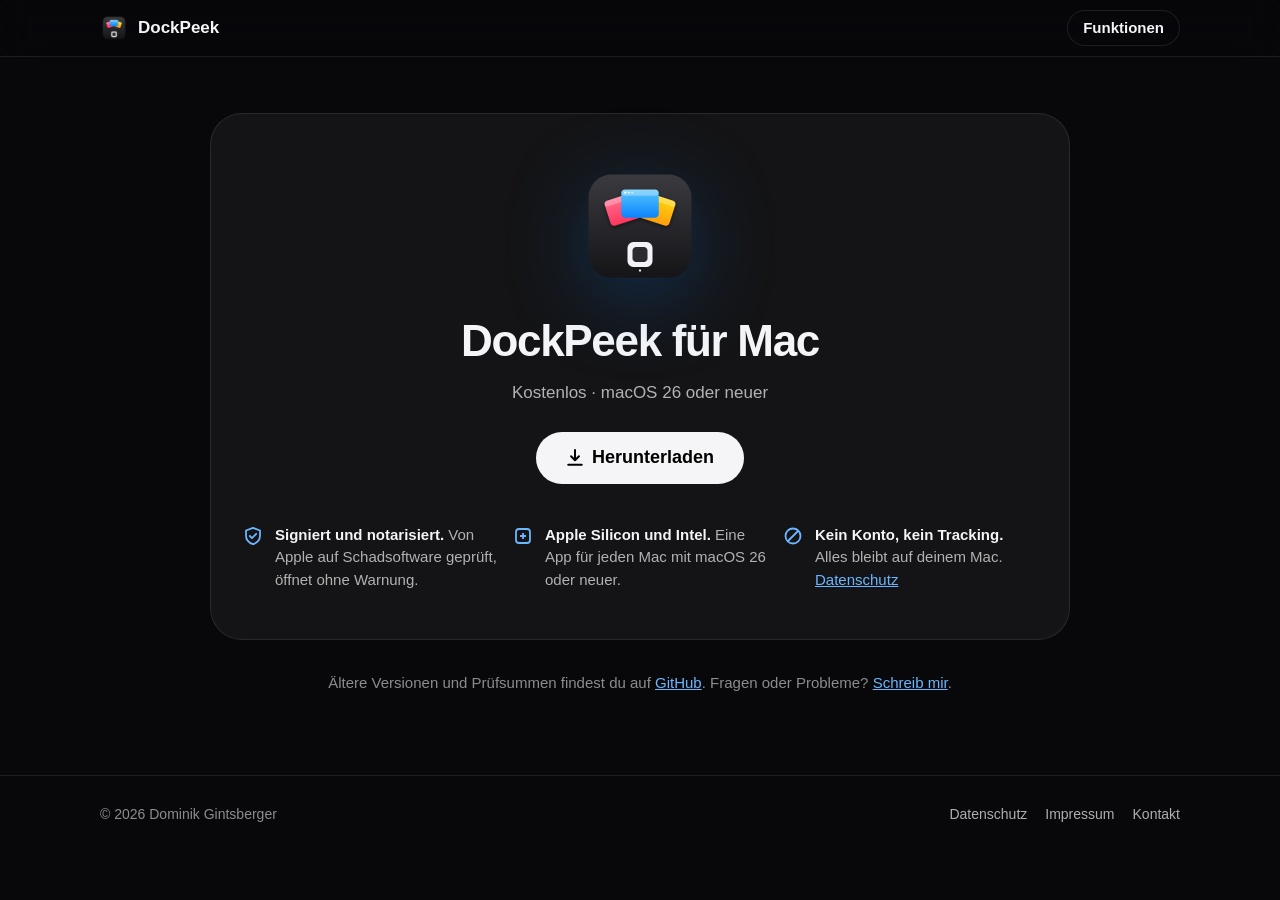
==== site/download.html @ 9e8aaf57 "feat: fan app icon and presentation website - App icon (Icon Composer): three windows fanning out of" ====
<!doctype html>
<html lang="de">
<head>
  <meta charset="utf-8">
  <meta name="viewport" content="width=device-width, initial-scale=1">
  <title>Laden · DockPeek</title>
  <meta name="description" content="DockPeek für Mac kostenlos laden. Signiert und von Apple notarisiert.">
  <meta name="theme-color" content="#08080a">
  <link rel="icon" href="assets/icon-64.png">
  <link rel="apple-touch-icon" href="assets/icon-180.png">
  <link rel="stylesheet" href="style.css">
</head>
<body>
  <nav class="nav" aria-label="Hauptnavigation">
    <div class="wrap">
      <a class="brand" href="index.html"><img src="assets/icon-64.png" alt=""> DockPeek</a>
      <a class="button small secondary" href="index.html#funktionen">Funktionen</a>
    </div>
  </nav>

  <main class="wrap download">
    <!-- Before the click: what you get -->
    <section class="dl-card" id="offer" aria-labelledby="dl-title">
      <img class="dl-icon" src="assets/icon-512.png" alt="" width="128" height="128">
      <h1 id="dl-title">DockPeek für Mac</h1>
      <p class="dl-meta" id="release-meta">Kostenlos · macOS 26 oder neuer</p>
      <a class="button large" id="download-button" href="https://github.com/iamginsley/DockPeek/releases/latest/download/DockPeek.dmg">
        <svg width="18" height="18" viewBox="0 0 16 16" aria-hidden="true"><path d="M8 1v9m0 0L4.5 6.5M8 10l3.5-3.5M2 14h12" stroke="currentColor" stroke-width="1.8" fill="none" stroke-linecap="round" stroke-linejoin="round"/></svg>
        <span id="download-label">Herunterladen</span>
      </a>
      <p class="dl-status" id="release-status" role="status"></p>

      <ul class="dl-facts">
        <li>
          <svg width="20" height="20" viewBox="0 0 20 20" fill="none" stroke="currentColor" stroke-width="1.8" stroke-linecap="round" stroke-linejoin="round" aria-hidden="true"><path d="M10 1.8 3 4.5v5c0 4.2 3 7.4 7 8.7 4-1.3 7-4.5 7-8.7v-5z"/><path d="m6.8 10 2.2 2.2 4.2-4.4"/></svg>
          <span><b>Signiert und notarisiert.</b> Von Apple auf Schadsoftware geprüft, öffnet ohne Warnung.</span>
        </li>
        <li>
          <svg width="20" height="20" viewBox="0 0 20 20" fill="none" stroke="currentColor" stroke-width="1.8" aria-hidden="true"><rect x="3" y="3" width="14" height="14" rx="3"/><path d="M7 10h6M10 7v6"/></svg>
          <span><b>Apple Silicon und Intel.</b> Eine App für jeden Mac mit macOS 26 oder neuer.</span>
        </li>
        <li>
          <svg width="20" height="20" viewBox="0 0 20 20" fill="none" stroke="currentColor" stroke-width="1.8" stroke-linecap="round" aria-hidden="true"><circle cx="10" cy="10" r="7.5"/><path d="M5 15 15 5"/></svg>
          <span><b>Kein Konto, kein Tracking.</b> Alles bleibt auf deinem Mac. <a href="datenschutz.html">Datenschutz</a></span>
        </li>
      </ul>
    </section>

    <!-- After the click: how to install -->
    <section class="dl-card" id="thanks" hidden aria-labelledby="thanks-title" tabindex="-1">
      <img class="dl-icon" src="assets/icon-512.png" alt="" width="96" height="96">
      <h1 id="thanks-title">Danke fürs Laden!</h1>
      <p class="dl-meta">Der Download startet gleich. Falls nicht, <a id="retry" href="#">klick hier</a>.</p>
      <ol class="install">
        <li>
          <div class="step-art" aria-hidden="true">
            <svg viewBox="0 0 120 72" width="120" height="72"><rect x="38" y="8" width="44" height="54" rx="8" fill="#1c1c1f" stroke="#6cb6ff" stroke-width="2"/><path d="M50 30h20M50 38h14" stroke="#6cb6ff" stroke-width="3" stroke-linecap="round"/><text x="60" y="56" fill="#f5f5f7" font-size="9" text-anchor="middle" font-family="-apple-system, sans-serif">.dmg</text></svg>
          </div>
          <h2>DMG öffnen</h2>
          <p>Öffne <b>DockPeek.dmg</b> aus deinem Download-Ordner mit einem Doppelklick.</p>
        </li>
        <li>
          <div class="step-art" aria-hidden="true">
            <svg viewBox="0 0 120 72" width="120" height="72"><image href="assets/icon-180.png" x="6" y="16" width="40" height="40"/><path d="M52 36h20m-6-6 6 6-6 6" stroke="#6cb6ff" stroke-width="2.5" fill="none" stroke-linecap="round" stroke-linejoin="round"/><path d="M80 22h11l4 4h17v26a4 4 0 0 1-4 4H84a4 4 0 0 1-4-4z" fill="#3b82f6" opacity=".85"/></svg>
          </div>
          <h2>In „Programme“ ziehen</h2>
          <p>Zieh das Symbol von DockPeek auf den Ordner „Programme“ im selben Fenster.</p>
        </li>
        <li>
          <div class="step-art" aria-hidden="true">
            <svg viewBox="0 0 120 72" width="120" height="72"><rect x="20" y="8" width="80" height="56" rx="10" fill="#1c1c1f" stroke="#6cb6ff" stroke-width="2"/><rect x="30" y="20" width="40" height="7" rx="3.5" fill="#f5f5f7" opacity=".8"/><rect x="30" y="34" width="30" height="5" rx="2.5" fill="#f5f5f7" opacity=".4"/><rect x="74" y="31" width="18" height="11" rx="5.5" fill="#0a84ff"/><circle cx="86.5" cy="36.5" r="4" fill="#fff"/><rect x="30" y="48" width="40" height="5" rx="2.5" fill="#f5f5f7" opacity=".4"/></svg>
          </div>
          <h2>Starten und erlauben</h2>
          <p>Öffne DockPeek und gib „Bedienungshilfen“ und „Bildschirmaufnahme“ frei. Das Menüleisten-Symbol führt dich hin.</p>
        </li>
      </ol>
      <div class="hints">
        <p><b>Kein Dock-Symbol?</b> Richtig so. DockPeek lebt in der Menüleiste. Dort findest du auch die Einstellungen.</p>
        <p><b>Keine Vorschaubilder?</b> Nach dem Erlauben von „Bildschirmaufnahme“ braucht DockPeek einen Neustart. Der Knopf dafür steht in den Einstellungen.</p>
        <p><b>Bei jeder Anmeldung starten?</b> Schalte es in den Einstellungen ein: Menüleiste › DockPeek › Einstellungen.</p>
      </div>
    </section>

    <section class="dl-notes" id="notes" hidden aria-labelledby="notes-title">
      <h2 id="notes-title">Neu in Version <span id="notes-version"></span></h2>
      <div id="notes-body"></div>
    </section>

    <section class="dl-more">
      <p>Ältere Versionen und Prüfsummen findest du auf <a href="https://github.com/iamginsley/DockPeek/releases">GitHub</a>. Fragen oder Probleme? <a href="mailto:dominik.gintsberger@outlook.de">Schreib mir</a>.</p>
      <p class="dl-checksum" id="checksum" hidden>SHA-256: <code id="checksum-value"></code></p>
    </section>
  </main>

  <footer>
    <div class="wrap">
      <span>© 2026 Dominik Gintsberger</span>
      <span><a href="datenschutz.html">Datenschutz</a><a href="impressum.html">Impressum</a><a href="mailto:dominik.gintsberger@outlook.de">Kontakt</a></span>
    </div>
  </footer>

  <script>
    // The newest release on GitHub. The release script uploads the DMG under this stable name.
    const REPO = "iamginsley/DockPeek";
    const ASSET = "DockPeek.dmg";
    const DOWNLOAD_URL = `https://github.com/${REPO}/releases/latest/download/${ASSET}`;

    const $ = (id) => document.getElementById(id);
    const button = $("download-button");
    button.href = DOWNLOAD_URL;

    const formatSize = (bytes) => `${(bytes / 1_000_000).toLocaleString("de-AT", { maximumFractionDigits: 1 })} MB`;
    const formatDate = (iso) => new Date(iso).toLocaleDateString("de-AT", { day: "numeric", month: "long", year: "numeric" });

    // Release notes are Markdown; show them as plain paragraphs and bullet lists, never as HTML.
    function renderNotes(markdown) {
      const body = $("notes-body");
      let list = null;
      for (const raw of markdown.split(/\r?\n/)) {
        const line = raw.trim();
        if (!line || line.startsWith("#")) { list = null; continue; }
        const bullet = line.match(/^[-*]\s+(.*)$/);
        if (bullet) {
          if (!list) { list = document.createElement("ul"); body.append(list); }
          const item = document.createElement("li");
          item.textContent = bullet[1].replace(/\*\*/g, "");
          list.append(item);
        } else {
          list = null;
          const paragraph = document.createElement("p");
          paragraph.textContent = line.replace(/\*\*/g, "");
          body.append(paragraph);
        }
      }
    }

    // Version, date, size and checksum come from GitHub. If that fails, the static link still works.
    fetch(`https://api.github.com/repos/${REPO}/releases/latest`, { headers: { Accept: "application/vnd.github+json" } })
      .then((response) => {
        if (response.status === 404) throw new Error("no-release");
        if (!response.ok) throw new Error("unavailable");
        return response.json();
      })
      .then((release) => {
        const version = release.tag_name.replace(/^v/, "");
        const asset = (release.assets || []).find((a) => a.name === ASSET);
        if (!asset) throw new Error("no-release");
        $("release-meta").textContent =
          `Version ${version} · ${formatDate(release.published_at)} · ${formatSize(asset.size)} · Kostenlos`;
        $("download-label").textContent = `Version ${version} laden`;
        if (asset.digest && asset.digest.startsWith("sha256:")) {
          $("checksum-value").textContent = asset.digest.slice(7);
          $("checksum").hidden = false;
        }
        if (release.body && release.body.trim()) {
          $("notes-version").textContent = version;
          renderNotes(release.body);
          $("notes").hidden = false;
        }
      })
      .catch((error) => {
        if (error.message !== "no-release") return;
        button.removeAttribute("href");
        button.setAttribute("aria-disabled", "true");
        button.classList.add("disabled");
        $("download-label").textContent = "Bald verfügbar";
        $("release-status").textContent = "Die erste Version erscheint in Kürze. Schau bald wieder vorbei.";
      });

    // After the click the browser downloads the file and this page switches to the install steps.
    const showThanks = () => {
      $("offer").hidden = true;
      $("thanks").hidden = false;
      $("thanks").focus();
      window.scrollTo(0, 0);
    };
    button.addEventListener("click", (event) => {
      if (!button.hasAttribute("href")) { event.preventDefault(); return; }
      setTimeout(showThanks, 150);
    });
    $("retry").addEventListener("click", (event) => {
      event.preventDefault();
      window.location.href = DOWNLOAD_URL;
    });
  </script>
</body>
</html>
---- site/style.css ----
/* DockPeek website. Dark like the app icon; the fan colors are the accents. */

:root {
  color-scheme: dark;
  --bg: #08080a;
  --surface: #141416;
  --surface-2: #1c1c1f;
  --line: rgba(255, 255, 255, 0.09);
  --text: #f5f5f7;
  --text-2: rgba(245, 245, 247, 0.7);   /* 11.9:1 on --bg */
  --text-3: rgba(245, 245, 247, 0.56);  /* 7.6:1 on --bg */
  --sand: #0a84ff;                      /* system blue, the front window in the app icon */
  --sand-light: #6cb6ff;                /* 8.9:1 on --bg, for text */
  --pink: #ff375f;
  --yellow: #ffb020;
  --radius: 24px;
  --max: 1080px;
  font-family: -apple-system, BlinkMacSystemFont, "SF Pro Text", "Helvetica Neue", Helvetica, Arial, sans-serif;
  -webkit-font-smoothing: antialiased;
}

* { box-sizing: border-box; }
html { scroll-behavior: smooth; }
@media (prefers-reduced-motion: reduce) { html { scroll-behavior: auto; } }

body {
  margin: 0;
  background: var(--bg);
  color: var(--text);
  font-size: 17px;
  line-height: 1.5;
}

a { color: var(--sand-light); }
img { max-width: 100%; display: block; }

.wrap { width: min(var(--max), 100% - 32px); margin-inline: auto; }

/* Navigation */
.nav {
  position: sticky; top: 0; z-index: 10;
  backdrop-filter: saturate(160%) blur(18px);
  -webkit-backdrop-filter: saturate(160%) blur(18px);
  background: rgba(8, 8, 10, 0.72);
  border-bottom: 1px solid var(--line);
}
.nav .wrap { display: flex; align-items: center; justify-content: space-between; height: 56px; }
.brand { display: flex; align-items: center; gap: 10px; color: var(--text); text-decoration: none; font-weight: 600; }
.brand img { width: 28px; height: 28px; }

.button {
  display: inline-flex; align-items: center; justify-content: center; gap: 8px;
  min-height: 44px; padding: 0 22px; border-radius: 999px;
  background: var(--text); color: #000; font-weight: 600; text-decoration: none;
  transition: transform 0.15s ease, background 0.15s ease;
}
.button:hover { background: #fff; transform: scale(1.03); }
.button:active { transform: scale(0.97); }
.button:focus-visible { outline: 3px solid var(--sand-light); outline-offset: 3px; }
.button.small { min-height: 36px; padding: 0 16px; font-size: 15px; }
.button.secondary { background: transparent; color: var(--text); box-shadow: inset 0 0 0 1px var(--line); }
.button.secondary:hover { background: var(--surface-2); }

/* Hero */
.hero { padding: 72px 0 32px; text-align: center; }
.hero h1 {
  font-size: clamp(40px, 7vw, 76px); line-height: 1.04; letter-spacing: -0.035em;
  margin: 0 0 18px; font-weight: 700;
}
.hero h1 span { color: var(--sand-light); }
.hero p.lead { font-size: clamp(18px, 2.2vw, 22px); color: var(--text-2); max-width: 680px; margin: 0 auto 30px; }
.cta { display: flex; gap: 12px; justify-content: center; flex-wrap: wrap; }
.meta { color: var(--text-3); font-size: 14px; margin-top: 14px; }

/* The demo screen with the interactive Dock */
.screen {
  position: relative; margin: 56px auto 0; max-width: 980px; aspect-ratio: 16 / 9;
  border-radius: 22px 22px 0 0; overflow: hidden;
  background:
    radial-gradient(110% 90% at 15% 105%, #ff375f55 0%, transparent 55%),
    radial-gradient(90% 80% at 90% 100%, #ffb0204d 0%, transparent 60%),
    radial-gradient(80% 70% at 55% 0%, #0a84ff55 0%, transparent 60%),
    linear-gradient(180deg, #1d2333 0%, #0e0f14 100%);
  box-shadow: 0 0 0 10px #1b1b1d, 0 0 0 11px #2c2c2f, 0 40px 120px rgba(0, 0, 0, 0.6);
}
.menubar {
  position: absolute; inset: 0 0 auto 0; height: 34px; display: flex; justify-content: space-between;
  align-items: center; padding: 0 18px; font-size: 13px; color: rgba(255, 255, 255, 0.85);
  background: rgba(14, 16, 22, 0.35); backdrop-filter: blur(20px); -webkit-backdrop-filter: blur(20px);
}
.menubar .left, .menubar .right { display: flex; gap: 18px; align-items: center; }
.menubar .left b { font-weight: 700; }
.menubar svg { display: block; }
.desk-hint {
  position: absolute; bottom: 84px; left: 0; right: 0; text-align: center; z-index: 5;
  text-shadow: 0 1px 8px rgba(0, 0, 0, 0.8);
  color: rgba(255, 255, 255, 0.6); font-size: 14px; pointer-events: none; transition: opacity 0.3s ease;
}
.desk-hint .touch { display: none; }
@media (hover: none) { .desk-hint .mouse { display: none; } .desk-hint .touch { display: inline; } }
.screen.used .desk-hint, .screen:has(.preview.open) .desk-hint { opacity: 0; }

/* Demo windows. Everything inside uses percentages, so a clone scales down into a thumbnail. */
.win {
  position: absolute; left: var(--x); top: var(--y); width: var(--w); height: var(--h);
  border-radius: 10px; overflow: hidden; background: #1e1e22;
  box-shadow: 0 0 0 1px rgba(255, 255, 255, 0.1), 0 18px 50px rgba(0, 0, 0, 0.5);
  transition: transform 0.45s cubic-bezier(.3, .9, .3, 1), opacity 0.35s ease;
  transform-origin: var(--ox, 50%) 130%;
}
.win.min { transform: scale(0.06); opacity: 0; pointer-events: none; }
.win.front { z-index: 2; }
.win .bar { height: 9%; min-height: 8px; background: rgba(255, 255, 255, 0.07); display: flex; align-items: center; gap: 4%; padding: 0 4%; }
.win .bar i { width: 3.2%; aspect-ratio: 1; border-radius: 50%; background: #ff5f57; }
.win .bar i:nth-child(2) { background: #febc2e; }
.win .bar i:nth-child(3) { background: #28c840; }
.win .page { position: absolute; inset: 9% 0 0; padding: 6% 7%; }
.win .line { height: 5%; border-radius: 99px; background: rgba(255, 255, 255, 0.16); margin-bottom: 4.5%; }
.win .line.head { height: 8%; width: 48%; background: var(--c, var(--sand)); margin-bottom: 7%; }
.win .block { height: 38%; border-radius: 6px; background: var(--c, var(--sand)); opacity: 0.55; margin-bottom: 6%; }

/* Peek: frosts everything but the hovered window */
.frost {
  position: absolute; inset: 0; z-index: 3; pointer-events: none; opacity: 0;
  background: rgba(10, 10, 14, 0.35); backdrop-filter: blur(14px); -webkit-backdrop-filter: blur(14px);
  transition: opacity 0.2s ease;
}
.screen.peeking .frost { opacity: 1; }
.win.peeked { z-index: 4; }

/* Dock */
.dock {
  position: absolute; bottom: 12px; left: 50%; transform: translateX(-50%); z-index: 5;
  display: flex; gap: 10px; padding: 9px 12px; border-radius: 22px;
  background: rgba(255, 255, 255, 0.14); backdrop-filter: blur(24px) saturate(160%); -webkit-backdrop-filter: blur(24px) saturate(160%);
  box-shadow: inset 0 0 0 1px rgba(255, 255, 255, 0.2);
}
.app {
  position: relative; width: 48px; height: 48px; border-radius: 12px; border: 0; padding: 0; cursor: pointer;
  background: var(--c); display: grid; place-items: center; color: #fff;
  transition: transform 0.2s cubic-bezier(.3, 1.4, .5, 1);
}
.app:hover, .app:focus-visible, .app.active { transform: translateY(-4px) scale(1.08); }
.app:focus-visible { outline: 3px solid var(--sand-light); outline-offset: 3px; }
.app::after { /* running indicator */
  content: ""; position: absolute; bottom: -7px; left: 50%; width: 4px; height: 4px; margin-left: -2px;
  border-radius: 50%; background: rgba(255, 255, 255, 0.85); opacity: var(--running, 0);
}
.app svg { width: 26px; height: 26px; }

/* The preview panel above a Dock icon */
.preview {
  position: absolute; z-index: 6; bottom: 86px; display: flex; gap: 4px; padding: 4px;
  border-radius: 16px; background: rgba(36, 36, 42, 0.88);
  backdrop-filter: blur(30px) saturate(170%); -webkit-backdrop-filter: blur(30px) saturate(170%);
  box-shadow: inset 0 0 0 1px rgba(255, 255, 255, 0.16), 0 20px 60px rgba(0, 0, 0, 0.45);
  opacity: 0; transform: translateY(6px); pointer-events: none;
  transition: opacity 0.14s ease, transform 0.14s ease;
}
.preview.open { opacity: 1; transform: none; pointer-events: auto; }
.card-win {
  width: 168px; padding: 8px; border-radius: 10px; border: 0; background: transparent; color: var(--text);
  text-align: left; cursor: pointer; font: inherit;
}
.card-win:hover, .card-win.hover, .card-win:focus-visible { background: rgba(255, 255, 255, 0.1); outline: none; }
.card-win .title { display: flex; align-items: center; gap: 6px; font-size: 13px; margin-bottom: 6px; }
.card-win .title span { flex: 1; white-space: nowrap; overflow: hidden; text-overflow: ellipsis; }
.card-win .dot { width: 14px; height: 14px; border-radius: 4px; background: var(--c); flex: none; }
.card-win .x {
  width: 20px; height: 20px; border-radius: 50%; display: grid; place-items: center; font-size: 12px;
  color: var(--text-2); opacity: 0;
}
.card-win:hover .x, .card-win.hover .x, .card-win:focus-visible .x { opacity: 1; }
.card-win .x:hover { background: #ff453a; color: #fff; }
.card-win .thumb { position: relative; width: 100%; border-radius: 6px; overflow: hidden; }
.card-win .thumb .win { position: absolute; inset: 0; left: 0; top: 0; width: 100%; height: 100%; transform: none; opacity: 1; box-shadow: none; border-radius: 6px; }
.card-win.minimized .thumb { opacity: 0.6; }
.card-win .badge {
  position: absolute; right: 6px; bottom: 6px; font-size: 10px; font-weight: 600; padding: 2px 6px; border-radius: 99px;
  background: rgba(0, 0, 0, 0.55); color: #fff;
}

@media (prefers-reduced-motion: reduce) {
  .win, .preview, .frost, .app { transition-duration: 0.01s; }
}

/* Sections */
section { padding: 96px 0 0; }
.section-head { text-align: center; max-width: 680px; margin: 0 auto 44px; }
.eyebrow { color: var(--sand-light); font-weight: 600; font-size: 15px; letter-spacing: 0.02em; margin: 0 0 8px; }
h2 { font-size: clamp(30px, 4.4vw, 46px); line-height: 1.1; letter-spacing: -0.025em; margin: 0 0 14px; }
.section-head p { color: var(--text-2); margin: 0; font-size: 19px; }

.grid { display: grid; grid-template-columns: repeat(3, 1fr); gap: 16px; }
.card {
  background: var(--surface); border: 1px solid var(--line); border-radius: var(--radius);
  padding: 26px; display: flex; flex-direction: column; gap: 10px;
}
.card h3 { margin: 0; font-size: 19px; letter-spacing: -0.01em; }
.card p { margin: 0; color: var(--text-2); font-size: 16px; }
.card .icon { width: 36px; height: 36px; border-radius: 10px; display: grid; place-items: center; background: var(--surface-2); color: var(--sand-light); }
.card.wide { grid-column: span 2; }
.card.full { grid-column: 1 / -1; }
.card .shot { margin-top: auto; padding-top: 14px; }
.card .shot.dark { background: linear-gradient(180deg, #221d19, #121010); border-radius: 16px; padding: 18px; display: grid; place-items: center; }

.showcase { display: grid; grid-template-columns: 1fr 1fr; gap: 16px; }
.showcase img { margin: 0 auto; border-radius: 12px; }
.showcase figure { margin: 0; background: var(--surface); border: 1px solid var(--line); border-radius: var(--radius); padding: 26px 18px 18px; }
.showcase figcaption { color: var(--text-2); font-size: 15px; text-align: center; margin-top: 10px; }

.steps { counter-reset: step; display: grid; grid-template-columns: repeat(3, 1fr); gap: 16px; }
.steps li { list-style: none; background: var(--surface); border: 1px solid var(--line); border-radius: var(--radius); padding: 26px; }
.steps li::before {
  counter-increment: step; content: counter(step);
  display: grid; place-items: center; width: 32px; height: 32px; border-radius: 50%;
  background: var(--sand); color: #000; font-weight: 700; margin-bottom: 12px;
}
.steps h3 { margin: 0 0 6px; font-size: 18px; }
.steps p { margin: 0; color: var(--text-2); font-size: 16px; }
.steps { padding: 0; margin: 0; }

.privacy {
  text-align: center; background: var(--surface); border: 1px solid var(--line); border-radius: 32px; padding: 56px 24px;
}
.privacy p { color: var(--text-2); max-width: 620px; margin: 0 auto; }

details { background: var(--surface); border: 1px solid var(--line); border-radius: 18px; padding: 0 22px; margin-bottom: 10px; }
summary { cursor: pointer; padding: 18px 0; font-weight: 600; list-style: none; display: flex; justify-content: space-between; gap: 16px; }
summary::-webkit-details-marker { display: none; }
summary::after { content: "+"; color: var(--text-3); font-weight: 400; font-size: 22px; line-height: 1; }
details[open] summary::after { content: "−"; }
details p { margin: 0 0 18px; color: var(--text-2); }
.faq { max-width: 760px; margin: 0 auto; }

.final { text-align: center; padding: 110px 0 40px; }
.final img { width: 96px; height: 96px; margin: 0 auto 22px; }

footer { border-top: 1px solid var(--line); margin-top: 80px; padding: 28px 0 40px; color: var(--text-3); font-size: 14px; }
footer .wrap { display: flex; justify-content: space-between; gap: 16px; flex-wrap: wrap; }
footer a { color: var(--text-2); text-decoration: none; margin-left: 18px; }
footer a:hover { color: var(--text); }

/* Legal pages */
.legal { max-width: 760px; padding: 56px 0 0; }
.legal h1 { font-size: 40px; letter-spacing: -0.02em; margin: 0 0 6px; }
.legal h2 { font-size: 24px; margin: 36px 0 10px; }
.legal p, .legal li { color: var(--text-2); }
.legal table { width: 100%; border-collapse: collapse; font-size: 15px; }
.legal th, .legal td { text-align: left; padding: 10px 8px; border-bottom: 1px solid var(--line); color: var(--text-2); vertical-align: top; }

@media (max-width: 860px) {
  .grid, .steps, .showcase { grid-template-columns: 1fr; }
  .card.wide, .card.full { grid-column: auto; }
  .screen { aspect-ratio: 4 / 4.2; border-radius: 16px 16px 0 0; }
  .menubar .hide-sm { display: none; }
  .app { width: 40px; height: 40px; }
  .card-win { width: 120px; }
  .preview { bottom: 76px; }
}

/* Download page */
.download { max-width: 860px; padding: 56px 0 0; }
.dl-card {
  background: var(--surface); border: 1px solid var(--line); border-radius: 32px;
  padding: 48px 32px; text-align: center; outline: none;
}
.dl-card h1 { font-size: clamp(32px, 5vw, 44px); letter-spacing: -0.03em; margin: 18px 0 6px; }
.dl-icon { margin: 0 auto; filter: drop-shadow(0 18px 40px rgba(10, 132, 255, 0.25)); }
.dl-meta { color: var(--text-2); margin: 0 0 26px; font-variant-numeric: tabular-nums; }
.dl-status { color: var(--text-2); margin: 14px 0 0; }
.dl-status:empty { display: none; }
.button.large { min-height: 52px; padding: 0 30px; font-size: 18px; }
.button.disabled { background: var(--surface-2); color: var(--text-2); cursor: default; transform: none; }
.dl-facts {
  list-style: none; padding: 0; margin: 40px 0 0; display: grid; grid-template-columns: repeat(3, 1fr);
  gap: 16px; text-align: left;
}
.dl-facts li { display: flex; gap: 12px; align-items: flex-start; color: var(--text-2); font-size: 15px; }
.dl-facts svg { flex: none; color: var(--sand-light); margin-top: 2px; }
.dl-facts b { color: var(--text); font-weight: 600; }

.install { list-style: none; padding: 0; margin: 36px 0 0; display: grid; grid-template-columns: repeat(3, 1fr); gap: 16px; counter-reset: step; }
.install li { background: var(--surface-2); border-radius: 22px; padding: 22px 18px; text-align: left; }
.install h2 { font-size: 17px; margin: 14px 0 6px; letter-spacing: 0; }
.install h2::before { counter-increment: step; content: counter(step) ". "; color: var(--sand-light); }
.install p { margin: 0; color: var(--text-2); font-size: 15px; }
.step-art { display: grid; place-items: center; height: 84px; background: var(--bg); border-radius: 14px; }
.hints { margin-top: 28px; text-align: left; display: grid; gap: 10px; }
.hints p { margin: 0; color: var(--text-2); font-size: 15px; }
.hints b { color: var(--text); }

.dl-notes { padding: 40px 0 0; }
.dl-notes h2 { font-size: 24px; margin: 0 0 10px; }
.dl-notes p, .dl-notes li { color: var(--text-2); }
.dl-more { padding: 32px 0 0; color: var(--text-3); font-size: 15px; text-align: center; }
.dl-more p { margin: 0 0 8px; }
.dl-checksum code { font-family: ui-monospace, "SF Mono", Menlo, monospace; font-size: 12px; word-break: break-all; color: var(--text-2); }

@media (max-width: 860px) {
  .dl-facts, .install { grid-template-columns: 1fr; }
  .dl-card { padding: 36px 20px; }
}
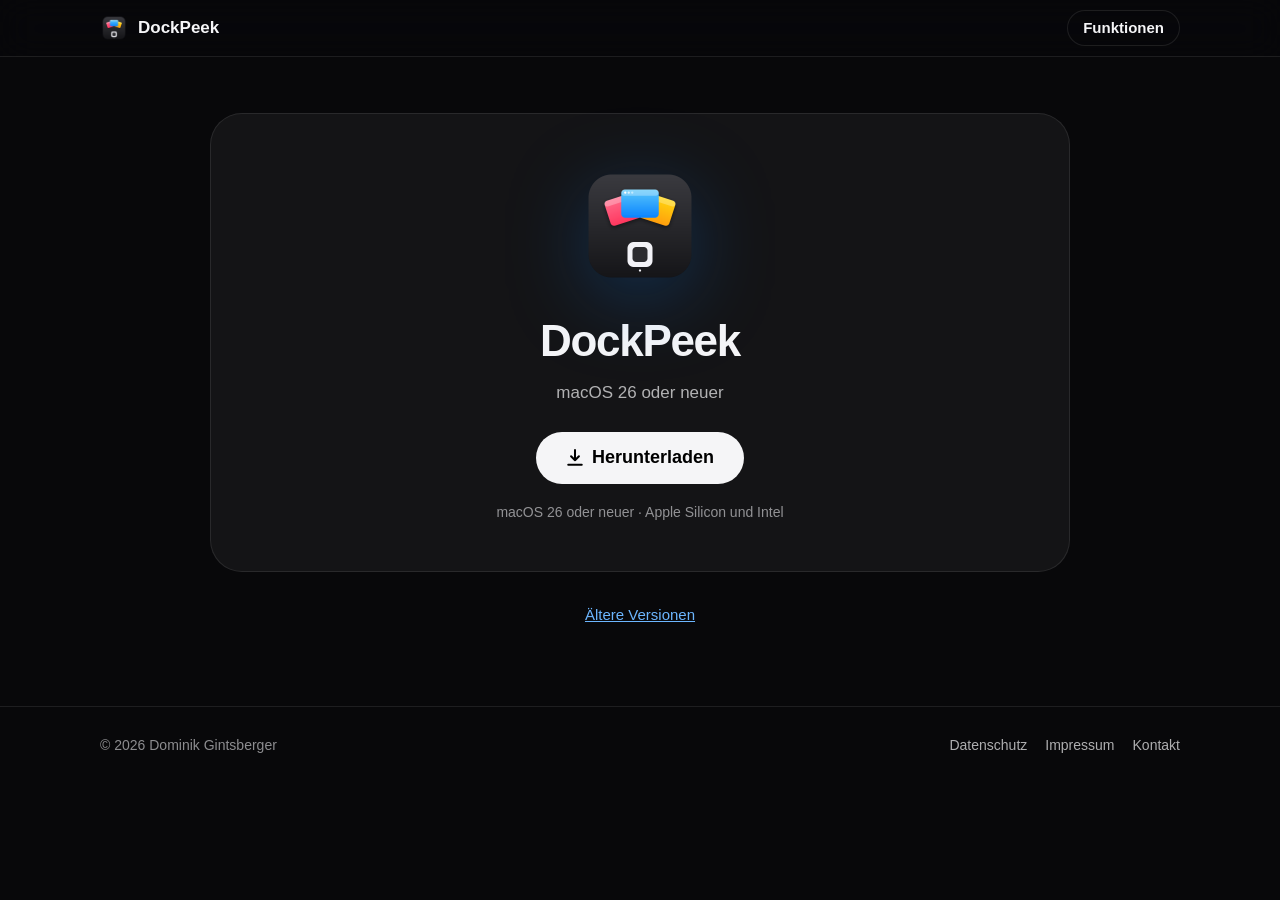
==== commit 57efd901: "chore: make the download page plain Keep icon, name, version, button and requirements. Drop the fact" ====
--- a/site/download.html
+++ b/site/download.html
@@ -4,7 +4,7 @@
   <meta charset="utf-8">
   <meta name="viewport" content="width=device-width, initial-scale=1">
   <title>Laden · DockPeek</title>
-  <meta name="description" content="DockPeek für Mac kostenlos laden. Signiert und von Apple notarisiert.">
+  <meta name="description" content="DockPeek für Mac laden.">
   <meta name="theme-color" content="#08080a">
   <link rel="icon" href="assets/icon-64.png">
   <link rel="apple-touch-icon" href="assets/icon-180.png">
@@ -19,66 +19,26 @@
   </nav>
 
   <main class="wrap download">
-    <!-- Before the click: what you get -->
     <section class="dl-card" id="offer" aria-labelledby="dl-title">
       <img class="dl-icon" src="assets/icon-512.png" alt="" width="128" height="128">
-      <h1 id="dl-title">DockPeek für Mac</h1>
-      <p class="dl-meta" id="release-meta">Kostenlos · macOS 26 oder neuer</p>
+      <h1 id="dl-title">DockPeek</h1>
+      <p class="dl-meta" id="release-meta">macOS 26 oder neuer</p>
       <a class="button large" id="download-button" href="https://github.com/iamginsley/DockPeek/releases/latest/download/DockPeek.dmg">
         <svg width="18" height="18" viewBox="0 0 16 16" aria-hidden="true"><path d="M8 1v9m0 0L4.5 6.5M8 10l3.5-3.5M2 14h12" stroke="currentColor" stroke-width="1.8" fill="none" stroke-linecap="round" stroke-linejoin="round"/></svg>
         <span id="download-label">Herunterladen</span>
       </a>
       <p class="dl-status" id="release-status" role="status"></p>
-
-      <ul class="dl-facts">
-        <li>
-          <svg width="20" height="20" viewBox="0 0 20 20" fill="none" stroke="currentColor" stroke-width="1.8" stroke-linecap="round" stroke-linejoin="round" aria-hidden="true"><path d="M10 1.8 3 4.5v5c0 4.2 3 7.4 7 8.7 4-1.3 7-4.5 7-8.7v-5z"/><path d="m6.8 10 2.2 2.2 4.2-4.4"/></svg>
-          <span><b>Signiert und notarisiert.</b> Von Apple auf Schadsoftware geprüft, öffnet ohne Warnung.</span>
-        </li>
-        <li>
-          <svg width="20" height="20" viewBox="0 0 20 20" fill="none" stroke="currentColor" stroke-width="1.8" aria-hidden="true"><rect x="3" y="3" width="14" height="14" rx="3"/><path d="M7 10h6M10 7v6"/></svg>
-          <span><b>Apple Silicon und Intel.</b> Eine App für jeden Mac mit macOS 26 oder neuer.</span>
-        </li>
-        <li>
-          <svg width="20" height="20" viewBox="0 0 20 20" fill="none" stroke="currentColor" stroke-width="1.8" stroke-linecap="round" aria-hidden="true"><circle cx="10" cy="10" r="7.5"/><path d="M5 15 15 5"/></svg>
-          <span><b>Kein Konto, kein Tracking.</b> Alles bleibt auf deinem Mac. <a href="datenschutz.html">Datenschutz</a></span>
-        </li>
-      </ul>
+      <p class="dl-req">macOS 26 oder neuer · Apple Silicon und Intel</p>
     </section>
 
-    <!-- After the click: how to install -->
     <section class="dl-card" id="thanks" hidden aria-labelledby="thanks-title" tabindex="-1">
-      <img class="dl-icon" src="assets/icon-512.png" alt="" width="96" height="96">
-      <h1 id="thanks-title">Danke fürs Laden!</h1>
-      <p class="dl-meta">Der Download startet gleich. Falls nicht, <a id="retry" href="#">klick hier</a>.</p>
-      <ol class="install">
-        <li>
-          <div class="step-art" aria-hidden="true">
-            <svg viewBox="0 0 120 72" width="120" height="72"><rect x="38" y="8" width="44" height="54" rx="8" fill="#1c1c1f" stroke="#6cb6ff" stroke-width="2"/><path d="M50 30h20M50 38h14" stroke="#6cb6ff" stroke-width="3" stroke-linecap="round"/><text x="60" y="56" fill="#f5f5f7" font-size="9" text-anchor="middle" font-family="-apple-system, sans-serif">.dmg</text></svg>
-          </div>
-          <h2>DMG öffnen</h2>
-          <p>Öffne <b>DockPeek.dmg</b> aus deinem Download-Ordner mit einem Doppelklick.</p>
-        </li>
-        <li>
-          <div class="step-art" aria-hidden="true">
-            <svg viewBox="0 0 120 72" width="120" height="72"><image href="assets/icon-180.png" x="6" y="16" width="40" height="40"/><path d="M52 36h20m-6-6 6 6-6 6" stroke="#6cb6ff" stroke-width="2.5" fill="none" stroke-linecap="round" stroke-linejoin="round"/><path d="M80 22h11l4 4h17v26a4 4 0 0 1-4 4H84a4 4 0 0 1-4-4z" fill="#3b82f6" opacity=".85"/></svg>
-          </div>
-          <h2>In „Programme“ ziehen</h2>
-          <p>Zieh das Symbol von DockPeek auf den Ordner „Programme“ im selben Fenster.</p>
-        </li>
-        <li>
-          <div class="step-art" aria-hidden="true">
-            <svg viewBox="0 0 120 72" width="120" height="72"><rect x="20" y="8" width="80" height="56" rx="10" fill="#1c1c1f" stroke="#6cb6ff" stroke-width="2"/><rect x="30" y="20" width="40" height="7" rx="3.5" fill="#f5f5f7" opacity=".8"/><rect x="30" y="34" width="30" height="5" rx="2.5" fill="#f5f5f7" opacity=".4"/><rect x="74" y="31" width="18" height="11" rx="5.5" fill="#0a84ff"/><circle cx="86.5" cy="36.5" r="4" fill="#fff"/><rect x="30" y="48" width="40" height="5" rx="2.5" fill="#f5f5f7" opacity=".4"/></svg>
-          </div>
-          <h2>Starten und erlauben</h2>
-          <p>Öffne DockPeek und gib „Bedienungshilfen“ und „Bildschirmaufnahme“ frei. Das Menüleisten-Symbol führt dich hin.</p>
-        </li>
+      <h1 id="thanks-title">Download läuft</h1>
+      <p class="dl-meta">Falls nicht, <a id="retry" href="#">erneut laden</a>.</p>
+      <ol class="install-list">
+        <li><b>DockPeek.dmg</b> öffnen.</li>
+        <li>DockPeek in „Programme“ ziehen.</li>
+        <li>App starten und „Bedienungshilfen“ sowie „Bildschirmaufnahme“ erlauben.</li>
       </ol>
-      <div class="hints">
-        <p><b>Kein Dock-Symbol?</b> Richtig so. DockPeek lebt in der Menüleiste. Dort findest du auch die Einstellungen.</p>
-        <p><b>Keine Vorschaubilder?</b> Nach dem Erlauben von „Bildschirmaufnahme“ braucht DockPeek einen Neustart. Der Knopf dafür steht in den Einstellungen.</p>
-        <p><b>Bei jeder Anmeldung starten?</b> Schalte es in den Einstellungen ein: Menüleiste › DockPeek › Einstellungen.</p>
-      </div>
     </section>
 
     <section class="dl-notes" id="notes" hidden aria-labelledby="notes-title">
@@ -87,8 +47,7 @@
     </section>
 
     <section class="dl-more">
-      <p>Ältere Versionen und Prüfsummen findest du auf <a href="https://github.com/iamginsley/DockPeek/releases">GitHub</a>. Fragen oder Probleme? <a href="mailto:dominik.gintsberger@outlook.de">Schreib mir</a>.</p>
-      <p class="dl-checksum" id="checksum" hidden>SHA-256: <code id="checksum-value"></code></p>
+      <p><a href="https://github.com/iamginsley/DockPeek/releases">Ältere Versionen</a></p>
     </section>
   </main>
 
@@ -134,7 +93,7 @@
       }
     }
 
-    // Version, date, size and checksum come from GitHub. If that fails, the static link still works.
+    // Version, date and size come from GitHub. If that fails, the static link still works.
     fetch(`https://api.github.com/repos/${REPO}/releases/latest`, { headers: { Accept: "application/vnd.github+json" } })
       .then((response) => {
         if (response.status === 404) throw new Error("no-release");
@@ -146,12 +105,7 @@
         const asset = (release.assets || []).find((a) => a.name === ASSET);
         if (!asset) throw new Error("no-release");
         $("release-meta").textContent =
-          `Version ${version} · ${formatDate(release.published_at)} · ${formatSize(asset.size)} · Kostenlos`;
-        $("download-label").textContent = `Version ${version} laden`;
-        if (asset.digest && asset.digest.startsWith("sha256:")) {
-          $("checksum-value").textContent = asset.digest.slice(7);
-          $("checksum").hidden = false;
-        }
+          `Version ${version} · ${formatDate(release.published_at)} · ${formatSize(asset.size)}`;
         if (release.body && release.body.trim()) {
           $("notes-version").textContent = version;
           renderNotes(release.body);
@@ -164,7 +118,7 @@
         button.setAttribute("aria-disabled", "true");
         button.classList.add("disabled");
         $("download-label").textContent = "Bald verfügbar";
-        $("release-status").textContent = "Die erste Version erscheint in Kürze. Schau bald wieder vorbei.";
+        $("release-status").textContent = "Die erste Version erscheint in Kürze.";
       });
 
     // After the click the browser downloads the file and this page switches to the install steps.
--- a/site/style.css
+++ b/site/style.css
@@ -301,3 +301,8 @@
   .dl-facts, .install { grid-template-columns: 1fr; }
   .dl-card { padding: 36px 20px; }
 }
+
+/* Plain download page */
+.dl-req { color: var(--text-3); font-size: 14px; margin: 18px 0 0; }
+.install-list { text-align: left; max-width: 380px; margin: 24px auto 0; padding-left: 1.2em; color: var(--text-2); display: grid; gap: 6px; }
+.install-list b { color: var(--text); font-weight: 600; }
